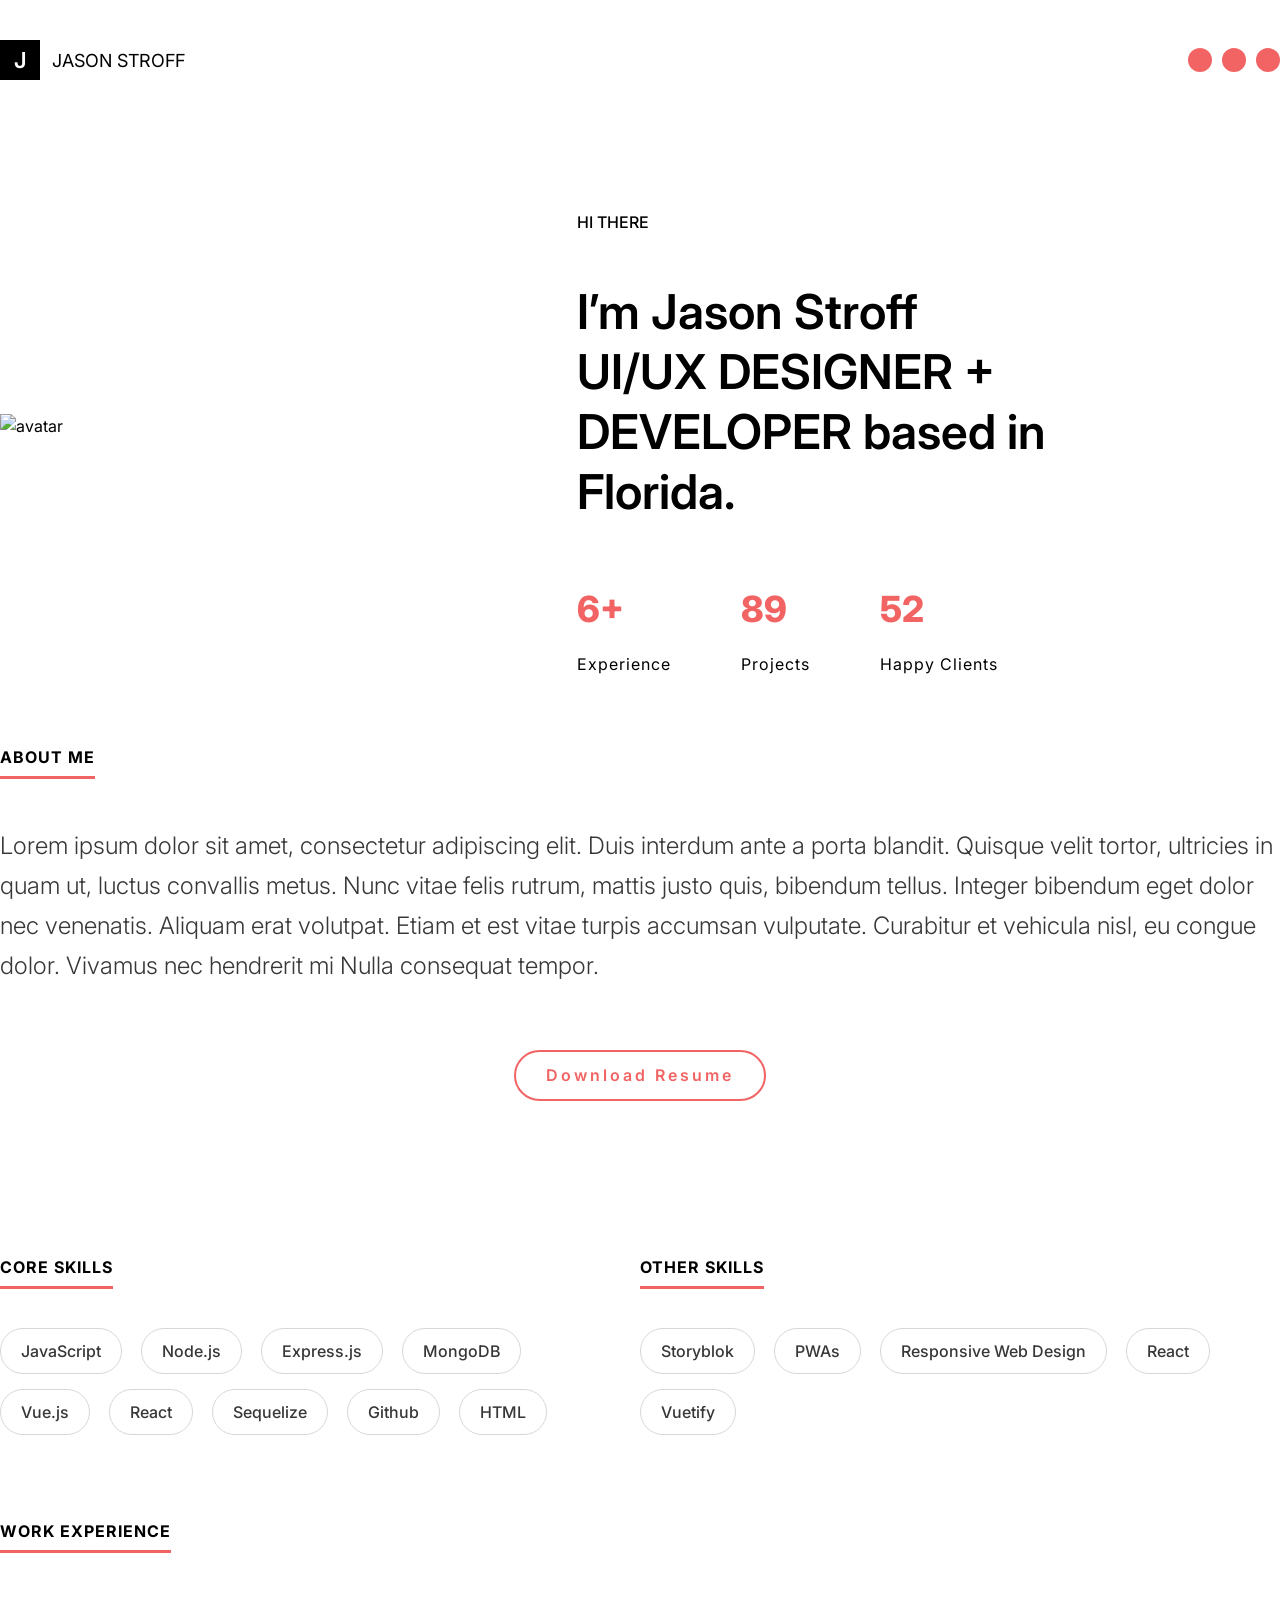
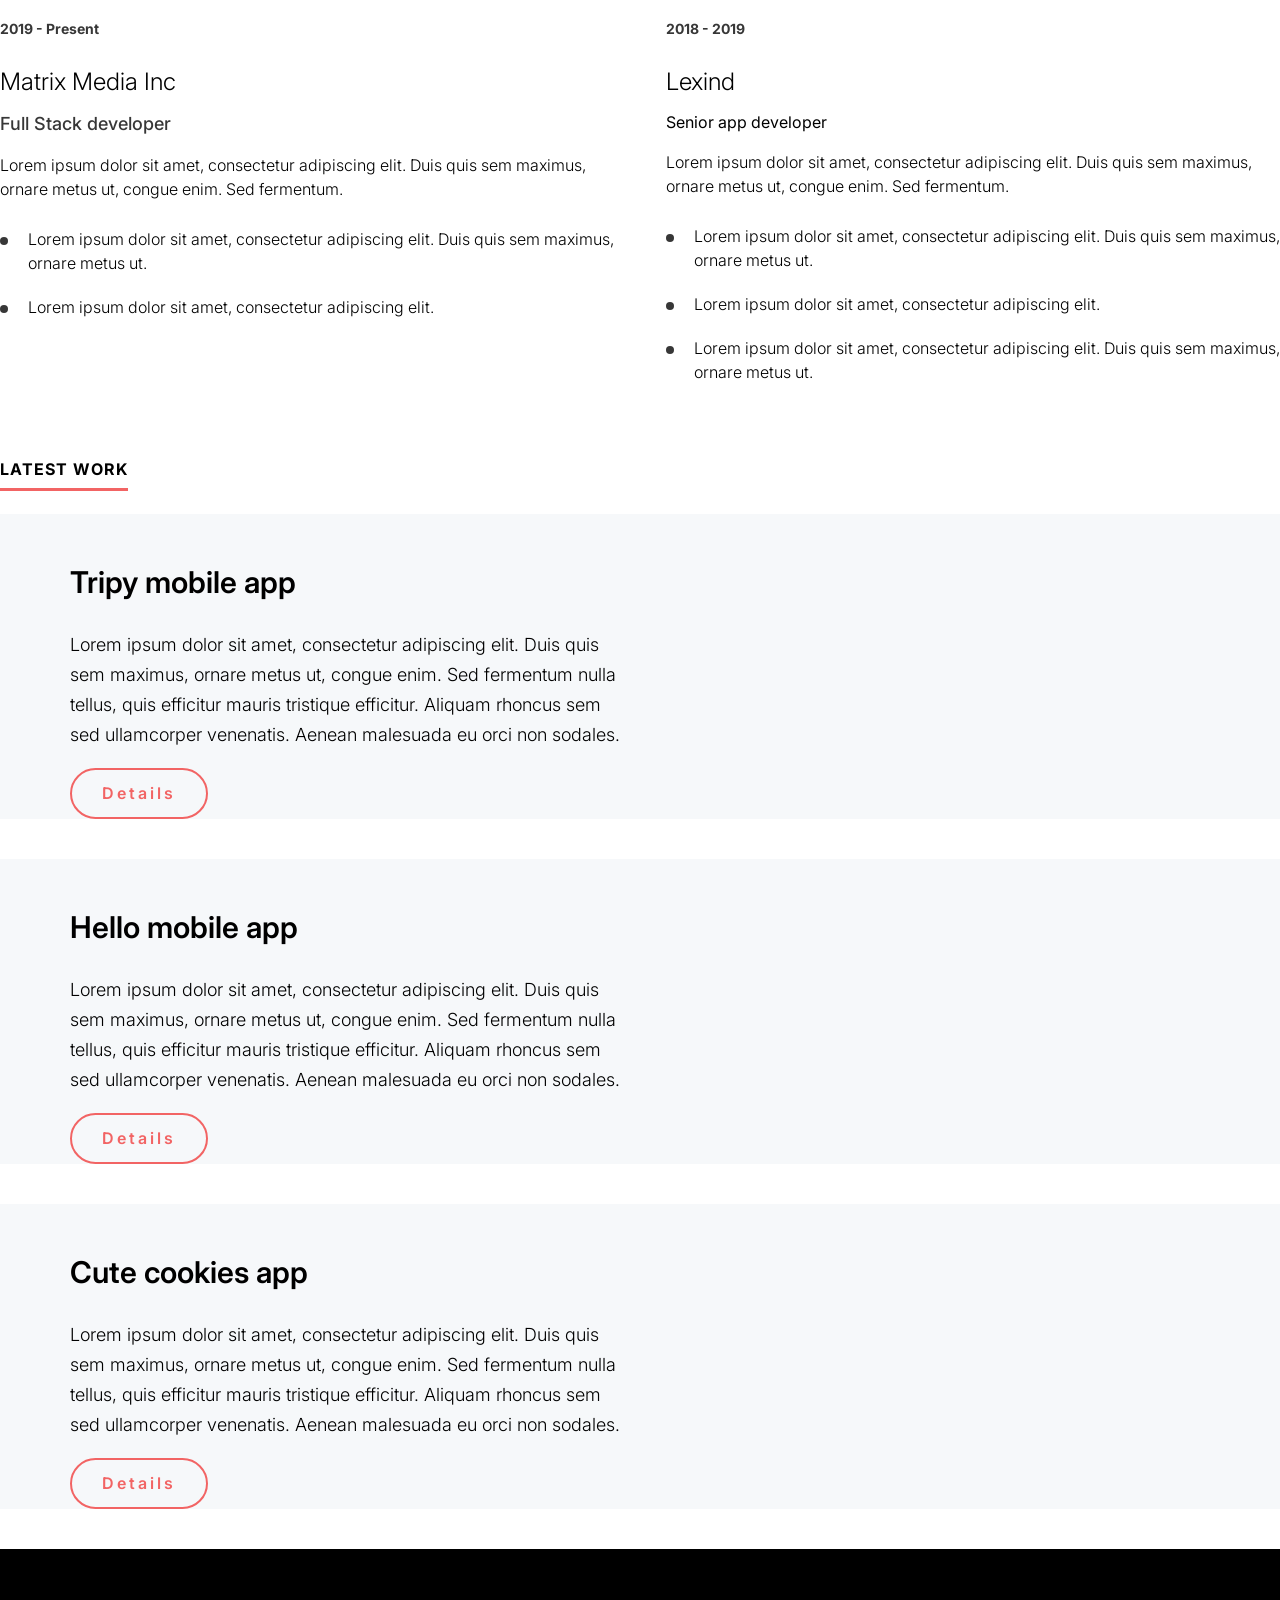
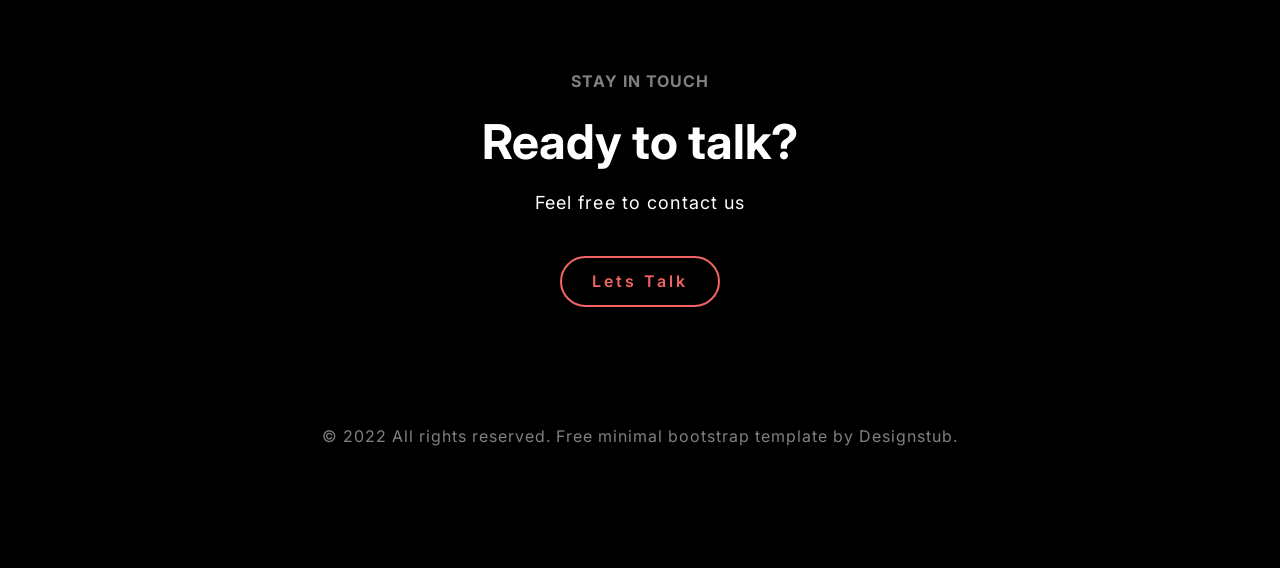
==== Buoi3/index.html @ 4067e29d "bt buoi 5" ====
<!DOCTYPE html>
<html lang="en">
<head>
    <meta charset="UTF-8">
    <meta name="viewport" content="width=device-width, initial-scale=1.0">
    <title>Document</title>
    <link href="https://cdn.jsdelivr.net/npm/remixicon@2.5.0/fonts/remixicon.css" rel="stylesheet">
    <link rel="stylesheet" href="styles.css">
    <link href="https://fonts.googleapis.com/css2?family=Inter:wght@100;200;300;400;500;600;700;800;900&ampdisplay=swap" rel="stylesheet">
</head>
<body>
    <header>
        <div class="header-container">
            <a href="#about" class="dsg">
                <span>J</span>
                JASON STROFF
            </a>
            <ul class="social">
                <li> <a href="" target="_blank"><i class="ri-github-fill"></i></a></li>
                 <li><a href="" target="_blank"><i class="ri-stack-overflow-line"></i></a></li>
                <li><a href="" target="_blank"><i class="ri-linkedin-fill"></i></a></li>
            </ul>
        </div>
    </header>
    <div class="avatar">
        <img src="https://scontent.fdad3-6.fna.fbcdn.net/v/t39.30808-6/473142867_1815495675918413_6161913355468247669_n.jpg?_nc_cat=110&ccb=1-7&_nc_sid=6ee11a&_nc_ohc=c-XyHwQBKr0Q7kNvwEhKkcb&_nc_oc=Adp-m4tLq-ly2aq_--OJN9tEbIyUFQzDAbZxz2aRdIrml3EqZAP0ghcjr40E84UyMaHTXmIS9-aYIs3PVsRCmC2U&_nc_zt=23&_nc_ht=scontent.fdad3-6.fna&_nc_gid=GXL1IumLrdui-LUptEoofQ&_nc_ss=7b2a8&oh=00_Af6Q-78a5dFoXLxhac51o6pVdb_Jshr_E9rk9XiHCa8X-A&oe=6A0D0161" alt="avatar">
        <div class="avatarr-tittle">
            <h1 >
                <span >HI THERE</span>  
                  I’m Jason Stroff 
                  <br>
                   UI/UX DESIGNER + DEVELOPER based in Florida.             
            </h1>
            <ul> 
                <li>
                    <strong>6+</strong> 
                    <p>Experience</p>
                </li> 
                <li>
                    <strong>89</strong> 
                    <p>Projects</p>
                </li>
                <li>
                    <strong>52</strong> 
                    <p>Happy Clients</p>
                </li>
            </ul>
        </div>
    </div>
    <div class="about">
         <h2 style="    display: inline-block;
    font-weight: 700;
    color: #000;
    text-transform: uppercase;
    letter-spacing: 1px;
    font-size: 16px;
    border-bottom: 3px solid #F26464;
    padding-bottom: 7px;
    margin-bottom: 23px;">
            ABOUT ME
         </h2>
         <p >Lorem ipsum dolor sit amet, consectetur adipiscing elit. Duis interdum ante a porta blandit. Quisque velit tortor, ultricies in quam ut, luctus convallis metus. Nunc vitae felis rutrum, mattis justo quis, bibendum tellus. Integer bibendum eget dolor nec venenatis. Aliquam erat volutpat. Etiam et est vitae turpis accumsan vulputate. Curabitur et vehicula nisl, eu congue dolor. Vivamus nec hendrerit mi Nulla consequat tempor.</p>
         <div class="btn-container">
            <a href="" class="btn">Download Resume</a>
         </div>
    </div>
    <div class="skills">
        <div class="core">
            <h2  style="    display: inline-block;
    font-weight: 700;
    color: #000;
    text-transform: uppercase;
    letter-spacing: 1px;
    font-size: 16px;
    border-bottom: 3px solid #F26464;
    padding-bottom: 7px;
    margin-bottom: 23px;" >Core Skills</h2>
            <ul>
                <li>JavaScript</li>
                <li>Node.js</li>
                <li>Express.js</li>
                <li>MongoDB</li>
                <li>Vue.js</li>
                <li>React</li>
                <li>Sequelize</li>
                <li>Github</li>
                <li>HTML</li>
            </ul>
        </div>
        <div class="other">
            <h2  style="    display: inline-block;
    font-weight: 700;
    color: #000;
    text-transform: uppercase;
    letter-spacing: 1px;
    font-size: 16px;
    border-bottom: 3px solid #F26464;
    padding-bottom: 7px;
    margin-bottom: 23px;" >Other Skills</h2>
            <ul>
                <li>Storyblok</li>
                <li>PWAs</li>
                <li>Responsive Web Design</li>
                <li>React</li>
                <li>Vuetify</li>
            </ul>
        </div>
    </div>
     <div class="experience">
        <h2  style="    display: inline-block;
    font-weight: 700;
    color: #000;
    text-transform: uppercase;
    letter-spacing: 1px;
    font-size: 16px;
    border-bottom: 3px solid #F26464;
    padding-bottom: 7px;
    margin-bottom: 23px;" >Work Experience</h2>
        <div class="experience-container">
            <div>
                <span class="time">2019 - Present</span>
                <h3>Matrix Media Inc</h3>
                <span class="major">Full Stack developer</span>
                <p>Lorem ipsum dolor sit amet, consectetur adipiscing elit. Duis quis sem maximus, ornare metus ut, congue enim. Sed fermentum.</p>
                <ul>
                    <li>Lorem ipsum dolor sit amet, consectetur adipiscing elit. Duis quis sem maximus, ornare metus ut.</li>
                    <li>Lorem ipsum dolor sit amet, consectetur adipiscing elit.</li>
                </ul>
            </div>
             <div>
                <span class="time">2018 - 2019</span>
                <h3>Lexind</h3>
                <span>Senior app developer</span>
                <p>Lorem ipsum dolor sit amet, consectetur adipiscing elit. Duis quis sem maximus, ornare metus ut, congue enim. Sed fermentum.</p>
                <ul>
                    <li>Lorem ipsum dolor sit amet, consectetur adipiscing elit. Duis quis sem maximus, ornare metus ut.</li>
                    <li>Lorem ipsum dolor sit amet, consectetur adipiscing elit.</li>
                    <li>Lorem ipsum dolor sit amet, consectetur adipiscing elit. Duis quis sem maximus, ornare metus ut.</li>
                </ul>
            </div>
        </div>
    </div>
<div class="last">
    <h2 style="   
    display: inline-block;
    font-weight: 700;
    color: #000;
    text-transform: uppercase;
    letter-spacing: 1px;
    font-size: 16px;
    border-bottom: 3px solid #F26464;
    padding-bottom: 7px;
    margin-bottom: 23px;
">
        Latest Work
    </h2>

    <div class="last-container">
        <div class="content">
            <section>
                <h3>Tripy mobile app</h3>
                <p>
Lorem ipsum dolor sit amet, consectetur adipiscing elit. Duis quis sem maximus, ornare metus ut, congue enim. Sed fermentum nulla tellus, quis efficitur mauris tristique efficitur. Aliquam rhoncus sem sed ullamcorper venenatis. Aenean malesuada eu orci non sodales.
                </p>
                <a href="#tripy" class="btn">Details</a>
            </section>
        </div>

        <div class="sample">
            <figure>
                <img src="https://www.designstub.com/demos/defolio/assets/images/work-1.jpg" alt="">
            </figure>
        </div>
    </div>

    <div class="last-container">
        <div class="content">
            <section>
                <h3>Hello mobile app</h3>
                <p>
Lorem ipsum dolor sit amet, consectetur adipiscing elit. Duis quis sem maximus, ornare metus ut, congue enim. Sed fermentum nulla tellus, quis efficitur mauris tristique efficitur. Aliquam rhoncus sem sed ullamcorper venenatis. Aenean malesuada eu orci non sodales.
                </p>
                <a href="#tripy" class="btn">Details</a>
            </section>
        </div>

        <div class="sample">
            <figure>
                <img src="https://www.designstub.com/demos/defolio/assets/images/work-2.jpg" alt="">
            </figure>
        </div>
    </div>

    <div class="last-container">
        <div class="content">
            <section>
                <h3>Cute cookies app</h3>
                <p>Lorem ipsum dolor sit amet, consectetur adipiscing elit. Duis quis sem maximus, ornare metus ut, congue enim. Sed fermentum nulla tellus, quis efficitur mauris tristique efficitur. Aliquam rhoncus sem sed ullamcorper venenatis. Aenean malesuada eu orci non sodales.
                </p>
                <a href="#tripy" class="btn">Details</a>
            </section>
        </div>

        <div class="sample">
            <figure>
                <img src="https://www.designstub.com/demos/defolio/assets/images/work-3.jpg" alt="">
            </figure>
        </div>
    </div>
</div>
    <footer>
        <div class="footer-container">
            <section>
                <span>Stay in touch</span>
                <h4>Ready to talk?</h4>
                <p>Feel free to contact us</p>
                <a href="#contact" class="btn">Lets Talk</a>
            </section>
            <span class="coppyright">© 2022 All rights reserved. Free minimal bootstrap template by Designstub.</span>
        </div>
    </footer>
    <script>
        window.addEventListener('scroll', function() {
            const scroll = window.scrollY;
            if (scroll > 50) {
                document.querySelector('header').classList.add('sticky');
            } else {
                document.querySelector('header').classList.remove('sticky');
            }
        });
    </script>
</body>
</html>
---- Buoi3/styles.css ----
* {
    box-sizing: border-box;
}
body {
    font-family: 'Inter', sans-serif;
    margin: 0;
    font-weight: 400;
        line-height: 1.5;
}

header {
    width: 100%;
    height: 120px;
    background-color: #FFF;
    transition: all 0.3s ease;
    z-index: 5;
}
.header-container {
    max-width: 1400px;
    height: 100%;
    margin:0 auto; 
    display: flex;
    justify-content: space-between;
    align-items: center;
}

header.sticky {
    position: fixed;
    top: 0;
    left: 0;
    height: 80px;
    background-color: #FFF;
    box-shadow: 0px 0px 20px rgba(0, 0, 0, 0.25);
}
.social li a {
    border-radius: 100%;
    color: #FFF;
    width: 24px;
    height: 24px;
    background-color: #F26464;
    display: flex;
    justify-content: center;
    align-items: center;
    text-align: center;
    font-size: 16px;
    text-decoration: none;
}

.social li a:hover{
    background-color: #000;
   transition: all 0.3s ease;
}
.social {
    flex-direction: row;
    display: flex;
    gap: 10px;  
    list-style: none;
}
.dsg{
    display: flex;
    justify-content: flex-start;
    align-items: center;
    color: #000;
    font-size: 18px;
    text-decoration: none;

}
.dsg span {
    display: flex;
    align-items: center;
    justify-content: center;
    width: 40px;
    height: 40px;
    color: #FFF;
    background-color: #000;
    font-size: 22px;
    font-weight: 600;
    text-align: center;
    margin-right: 12px;
}
.avatar {
    max-width: 1400px;
    margin: 40px auto;
    display: flex;
    justify-content: flex-start;
    align-items: center;
    margin-top: 40px;
    gap: 150px; 
}
.avatar img {
    width: 33.33%;
    height: auto;
}
.avatar ul{
    list-style: none;
    display: flex;
    align-items: center;
    flex-wrap: wrap;
    margin: 0;
    padding: 0;
    margin-top: 60px;
    gap: 70px;
}
.avatar strong {
    color: #F26464;
    font-size: 36px;
    font-weight: 800;
}
.avatar p {
    font-size: 16px;
    letter-spacing: 1px;
}
.skills {
    max-width: 1400px;
    margin: 40px auto;
    display: flex;
    flex-direction: row;
    flex-wrap: wrap;
    align-items: flex-start;
    margin-top: 40px;
}
.skills .core {
    width: 50%;
}
.skills .other {
    width: 50%;
}
.skills ul{
    padding-left: 0;
}
.skills li{
    display: inline-block;
    color: #373737;
    font-size: 16px;
    padding: 10px 20px;
    background-color: #FFF;
    border: 1px solid #D7D7D7;
    border-radius: 27px;
    margin-right: 15px;
    margin-bottom: 15px;
    font-weight: 500;
}
.experience{
    max-width: 1400px;
    margin: 40px auto;  
   
}
.experience-container{
     width: 100%;
    display: flex;
    flex-direction: row;
    flex-wrap: wrap;
    align-items: flex-start;
    justify-content: space-between;
    margin-top: 40px;
    gap: 20px;
    
}
.experience-container div {
width: 48%;
}

.experience-container .time {
      color: #373737;
    font-size: 14px;
    font-weight: 700;
    padding-bottom: 10px;
}
.experience-container h3 {
  font-size: 24px;
    font-weight: 300;
    margin-bottom: 10px;
}
.experience-container .major {
    color: #373737;
    font-weight: 500;
    font-size: 18px;
    padding-bottom: 30px;
}
.experience-container p {
    font-size: 16px;
    line-height: 24px;
    font-weight: 300;
}
.experience-container ul {
    list-style: none;
    padding: 0;
    margin: 0;
    padding-top: 10px;
}
.experience-container ul li {
     font-size: 16px;
    line-height: 24px;
    font-weight: 300;
    padding-left: 28px;
    position: relative;
    margin-bottom: 20px;
}
.experience-container ul li::before {
    content: "";
    position: absolute;
    left: 0;
    top: 10px;
    border-radius: 100%;
    width: 8px;
    height: 8px;
    background-color: #373737;
}
.btn {
    display: inline-flex;
    padding: 17px 30px;
    border-radius: 60px;
    border:2px solid #F26464;
    justify-content: center;
    align-items: center;
    text-decoration: none;
    color: #F26464;
    font-weight: 600;
    line-height: 13px;
    letter-spacing: 3px;
}
.btn:hover {
    background-color: #F26464;
    color: #FFF;
     transition: all 0.3s ease;
}
.last-container {
    display: flex;
    flex-direction: row;
    align-items: flex-start;
    justify-content: space-between;
    gap:20px;
    padding-bottom: 0px;
    padding-left: 70px;
    padding-top: 20px;
    background-color: #F6F8FA;
    margin-bottom: 40px;
}
.last-container img {
    margin: 0;
    max-width: 70%;
    height: auto;
}
.last-container p{
    font-weight: 300;
    font-size: 18px;
    line-height: 30px;
}
.last-container .content {
    padding-right: 30px;
    width: 50%;
}
.last-container h3 {
    color: #000;
    font-size: 30px;
    line-height: 36px;
    font-weight: 600;
    margin-bottom: 30px;
}
.last-container p {
    font-weight: 300;
    font-size: 18px;
    line-height: 30px;

}
.last-container .sample {

    width: 50%;
  
}
.last-container  figure {
    margin: 0;
        display: flex;
      justify-content: center;
}
footer{
        background-color: #000;
    padding: 120px 0;
    display: flex;
    flex-direction: column;
    align-items: center;
    text-align: center;
}
footer section span {
    color: rgba(255, 255, 255, 0.5);
    text-transform: uppercase;
    font-weight: 700;
    font-size: 16px;
    letter-spacing: 1px;
    display: block;
    padding-bottom: 20px;

}
footer section h4 {
    color: #FFF;
    font-size: 48px;
    font-weight: 700;
    margin-top: 0;
    margin-bottom: .5rem;
    line-height: 1.2;
}
footer section p {
    letter-spacing: 1.13px;
    color: #FFF;
    font-size: 18px;
    margin-bottom: 40px;
}
footer section  {
padding-bottom: 97px;
}
.avatarr-tittle{
    width: 40%;
}

.avatarr-tittle h1 span {
    display: block;
    font-weight: 500;
    font-size: 16px;
    padding-bottom: 30px;
}
.avatarr-tittle h1 {
    font-weight: 600;
    font-size: 48px;
    line-height: 60px;
}
.about {
    max-width: 1400px;
    margin: 40px auto;
}
.about p {
    color: #373737;
    font-size: 24px;
    line-height: 40px;
    font-weight: 300;
}
.btn-container {
    display: flex;
    justify-content: center;
    align-items: center;
    padding-top: 40px;
    padding-bottom: 100px;
}
.last{
    max-width: 1400px;
    margin: 0 auto;
}
.last-container img{
    max-width: clamp(300px, 100%, 500px);
    height: auto;
  }
  .coppyright {
    color: rgba(255, 255, 255, 0.5);
    letter-spacing: 1px;
    font-size: 16px;
    display: block;
    margin-top: 20px;
  }
@media screen and (max-width: 768px) {
    .header-container {
        max-width: 540px;
    }
    .avatarr-tittle h1 span {
        padding-bottom: 0;
        font-size: 14px;
    }
    .avatarr-tittle h1 {
        font-size: 32px;
        line-height: 40px;
    }
    .avatarr-tittle ul{
        margin-top: 0;
        gap: 20px;
       
    }
    .avatarr-tittle ul p{
        font-size: 14px;
    }
    .avatar {
        max-width:  540px;
        flex-direction: column;
        gap: 20px;
        padding-left: 10px;
        padding-right: 10px;
    }
    .about {
       max-width: 540px;    
       padding-left: 10px;
       padding-right: 10px;
    }
    .about p{
        font-size: 15px;
        line-height: 30px;
        margin-bottom: 30px;
    }
    .avatar img {
        width: 540px;
        height: auto;
    }
    .avatarr-tittle {
        width: 100%;
        text-align: left;
    }
    .skills {
        flex-direction: column;
        max-width: 540px;
    }
    .skills .core, .skills .other {
        width: 100%;
        margin-bottom: 20px;
    }
    .btn {
        padding: 15px 25px;
    }
    .btn-container {
        padding-top: 0;
        padding-bottom: 0;
    }
     .last-container {
        flex-direction: column;
        padding: 20px;
    }
    .skills ul li{
        margin-right: 10px;
        margin-bottom: 10px;
        font-size: 14px;
    }
    .experience {
        flex-direction: column;
        max-width: 540px;
    }
    .experience-container {
        flex-direction: column;
}
.experience-container div {
    width: 108%;
}
 .last{
    max-width: 540px;
     padding-left: 10px;
       padding-right: 10px;
 }
  .last-container .content, .last-container .sample{
    width: 100%;
    padding-right: 0;
  }
  footer  section h4{
    font-size: 40px;
  }
  .footer-container {
    max-width: 540px;
}
}
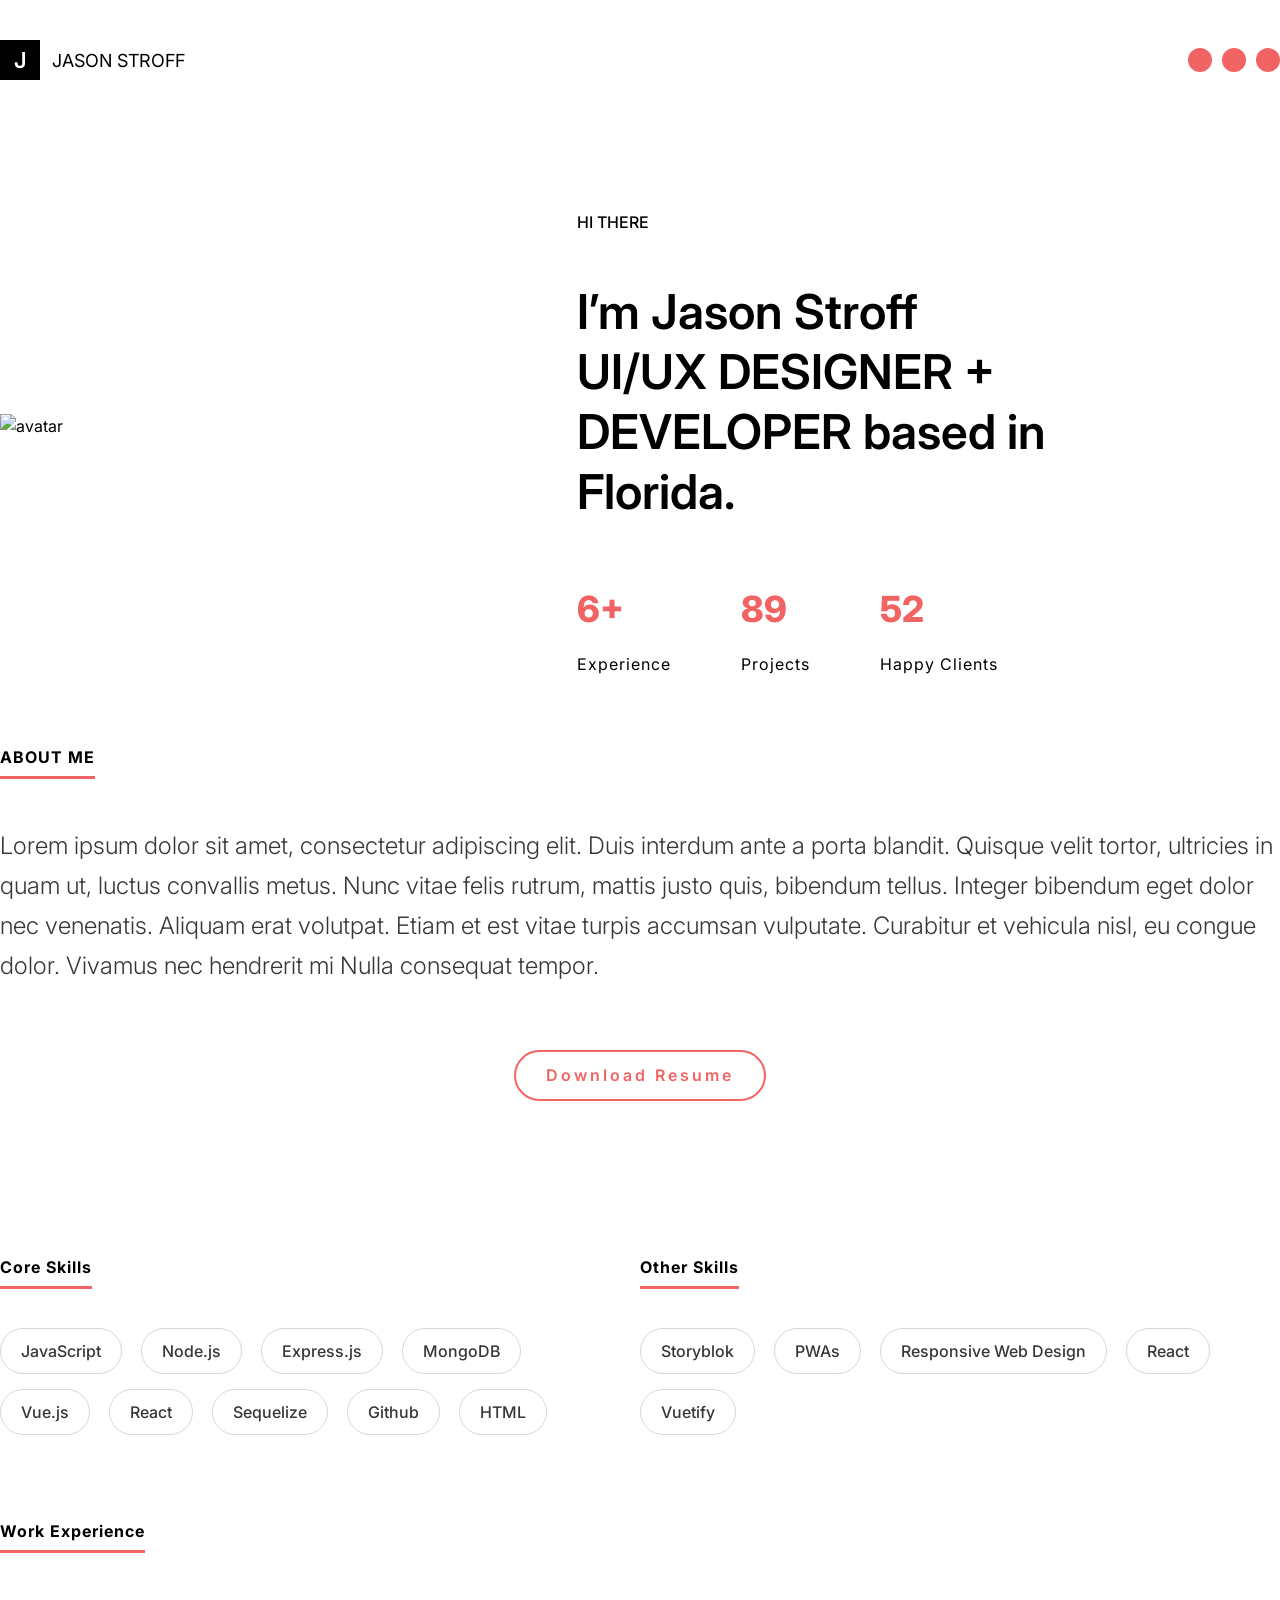
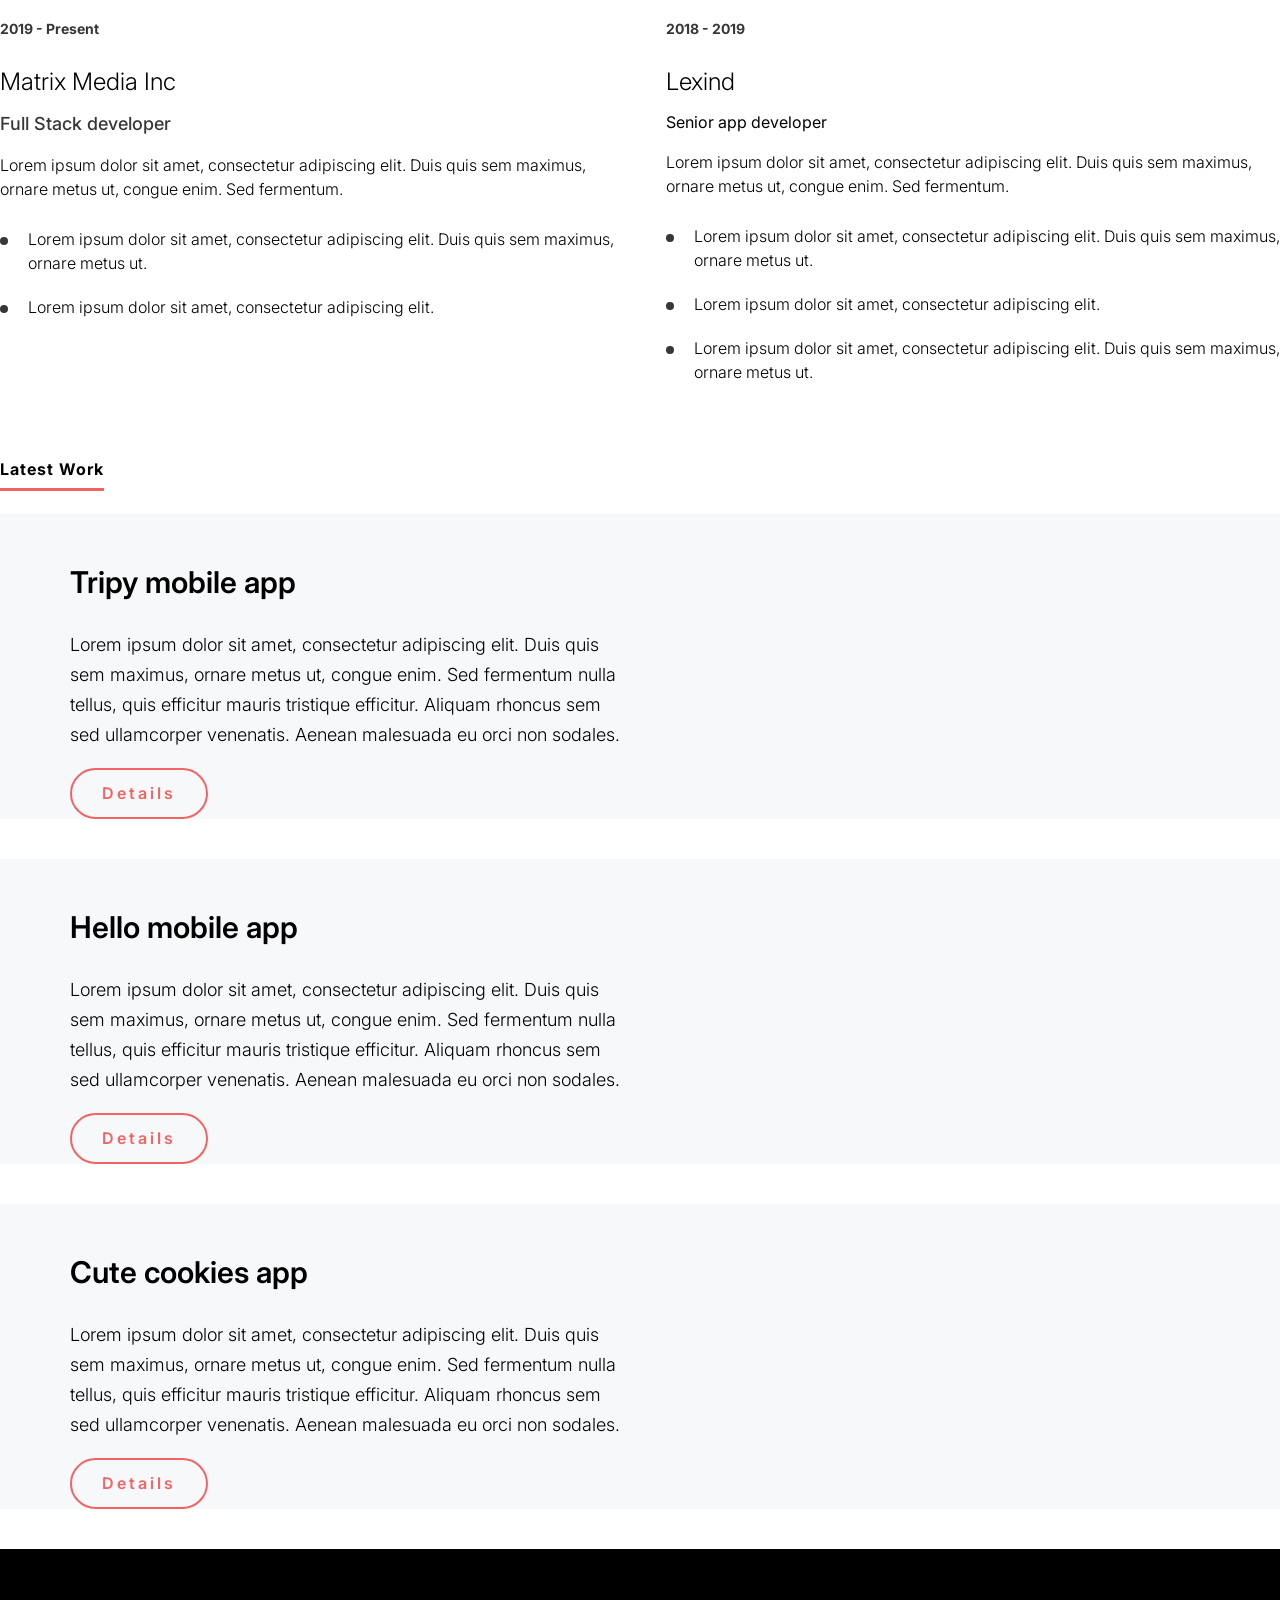
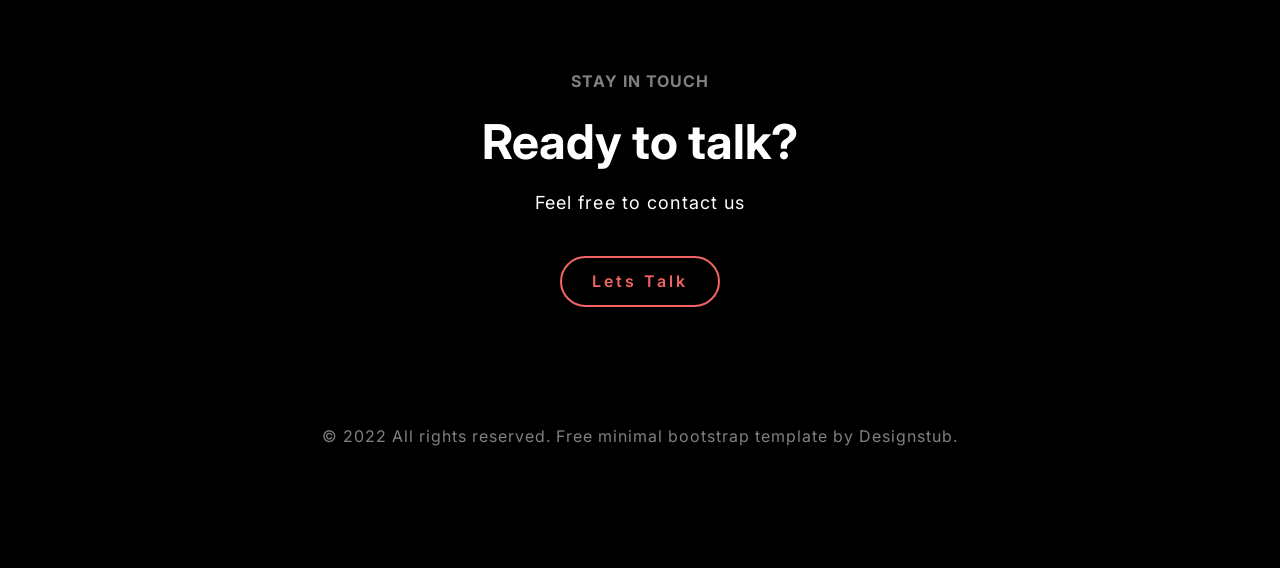
==== commit 533c8a51: "feat/ reponsive" ====
--- a/Buoi3/index.html
+++ b/Buoi3/index.html
@@ -12,8 +12,9 @@
     <header>
         <div class="header-container">
             <a href="#about" class="dsg">
-                <span>J</span>
-                JASON STROFF
+                <span class="logo">J</span>
+                <span class="name">JASON STROFF</span>
+                
             </a>
             <ul class="social">
                 <li> <a href="" target="_blank"><i class="ri-github-fill"></i></a></li>
@@ -69,7 +70,6 @@
             <h2  style="    display: inline-block;
     font-weight: 700;
     color: #000;
-    text-transform: uppercase;
     letter-spacing: 1px;
     font-size: 16px;
     border-bottom: 3px solid #F26464;
@@ -91,7 +91,6 @@
             <h2  style="    display: inline-block;
     font-weight: 700;
     color: #000;
-    text-transform: uppercase;
     letter-spacing: 1px;
     font-size: 16px;
     border-bottom: 3px solid #F26464;
@@ -110,7 +109,6 @@
         <h2  style="    display: inline-block;
     font-weight: 700;
     color: #000;
-    text-transform: uppercase;
     letter-spacing: 1px;
     font-size: 16px;
     border-bottom: 3px solid #F26464;
@@ -145,7 +143,6 @@
     display: inline-block;
     font-weight: 700;
     color: #000;
-    text-transform: uppercase;
     letter-spacing: 1px;
     font-size: 16px;
     border-bottom: 3px solid #F26464;
--- a/Buoi3/styles.css
+++ b/Buoi3/styles.css
@@ -5,7 +5,7 @@
     font-family: 'Inter', sans-serif;
     margin: 0;
     font-weight: 400;
-        line-height: 1.5;
+    line-height: 1.5;
 }
 
 header {
@@ -63,9 +63,8 @@
     color: #000;
     font-size: 18px;
     text-decoration: none;
-
-}
-.dsg span {
+}
+.dsg .logo {
     display: flex;
     align-items: center;
     justify-content: center;
@@ -355,6 +354,14 @@
     display: block;
     margin-top: 20px;
   }
+  .dsg .name{
+       clip-path: inset(0 0 0 0);
+    opacity: 1;
+    transition: all 0.9s ease;
+    transform: translateX(0);
+  }
+
+
 @media screen and (max-width: 768px) {
     .header-container {
         max-width: 540px;
@@ -449,4 +456,11 @@
   .footer-container {
     max-width: 540px;
 }
-}
+.dsg .name{
+    clip-path: inset(0 0 0 100%);
+    opacity: 0;
+    transition: all 0.9s ease;
+    transform: translateX(-100%);
+    transform-origin: left;
+}
+}
